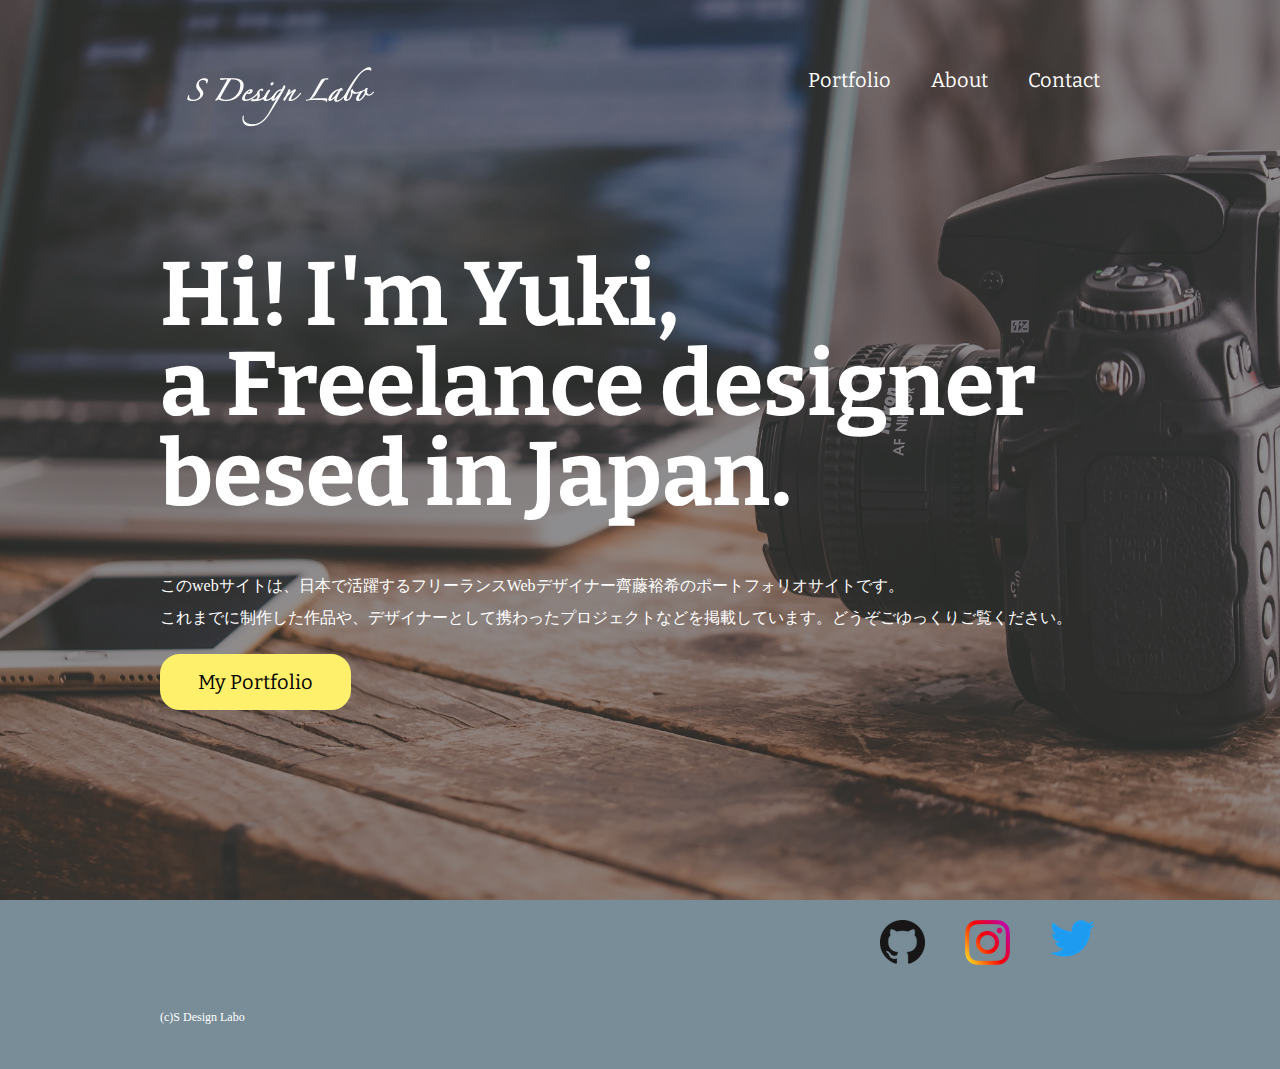
==== index.html @ af9a399a "first commit" ====
<!-- フルスクリーンページ -->
<!DOCTYPE html>
<html>

  <head>
    <meta charset="UTF-8">
    <meta name="viewport" content="width=device-width,initial-scale=1"><!-- viewportの設定 -->
    <title>「S design labo」Official Website</title>
    <link href="https://fonts.googleapis.com/css2?family=Bitter:wght@400;700&display=swap" rel="stylesheet"><!-- GoogleFonts -->
    <link href="css/style.css" rel="stylesheet">
    <link href="images/favicon-b.ico" rel="shortcut icon">
  </head>

  <body id="index">

    <!--header-->

    <header>
      <div class="logo"><a href="index.html"><img src="images/logo-b.png" alt="S design labo"></a></div>
      <nav>
        <ul class="global-nav">
          <li><a href="portfolio.html">Portfolio</a></li>
          <li><a href="about.html">About</a></li>
          <li><a href="contact.html">Contact</a></li>
        </ul>
      </nav>
    </header>

    <!--header-->

    <!--wrap-->

    <div id="wrap">
      <div class="content">
        <h1>Hi! I'm Yuki,<br>a Freelance designer besed in Japan.</h1>
        <p>このwebサイトは、日本で活躍するフリーランスWebデザイナー齊藤裕希のポートフォリオサイトです。<br>
          これまでに制作した作品や、デザイナーとして携わったプロジェクトなどを掲載しています。どうぞごゆっくりご覧ください。</p>
        <p class="btn"> <a href="portfolio.html">My Portfolio</a></p>
      </div>
    </div>

    <!--wrap-->

    <!--footer-->

    <footer>
      <nav>
        <ul class="SNS">
          <li><a href="https://github.com/7sprinkle"><img src="images/GitHub-logo.png" alt="齊藤裕希GitHubアカウント" class=""></a></li>
          <li><a href="https://www.instagram.com/zetsuken0507/"><img src="images/Instagram-logo.png" alt="齊藤裕希Instagramアカウント" class=""></a></li>
          <li><a href="https://twitter.com/AfDvMDgssmpGFT0"><img src="images/Twitter-logo.png" alt="齊藤裕希twitterアカウント" class=""></a></li>
        </ul>
      </nav>
      <small>(c)S Design Labo</small>
    </footer>

    <!-- <footer>
      <small>(c)S Design Labo</small>
    </footer> -->

    <!--footer-->

  </body>
</html>
---- css/style.css ----
@charset "utf-8";

/* ベーススタイル指定 */
body{
  margin: 0;
  padding: 0;
  background-color: #788d98;
  color: #333333;
  font-size: 15px;
  line-height: 2;
}

/* リセットCSS */
p,h1,h2,h3,h4,h5,h6 {
  margin-top: 0;
}

img{
  vertical-align: bottom;/* 垂直方向揃え指定 */
}

ul{
  margin: 0;
  padding: 0;
}

/* リンクの書式・装飾指定 */
a{/* 通常時 */
  color: #3583aa;
  text-decoration: none;
}

a:visited{/* 訪問済 */
  color: #788d98;
}

a:hover{/* ホバー時 */
  text-decoration: underline;
}

/* headerエリアのスタイル指定 */
header{
  width: 960px;
  height: 100px;
  margin: 0 auto;
}

/* class属性をセレクタにする　.クラス名{} */
/* ロゴを左寄せ */
.logo{
  float: left;
  margin-top: 50px;
}
/* メニューを右寄せ */
.global-nav{
  float: right;
  margin-top: 60px;
}
/* メニュー項目を横並びに */
.global-nav li{
  float: left;
  margin: 0 20px;
  font-size: 20px;
  list-style: none;/*行頭アイコン非表示*/
  font-family: 'Bitter', serif;/*GoogleFonts*/
}

/* メニューのリンクカラーだけ白に指定 */
.global-nav li a{
  color: #ffffff;
}

.global-nav li a:hover{
  border-bottom: 1px solid #ffffff;
  padding-bottom: 3px;
  text-decoration: none;/*下線を解除*/
}

/* コンテンツエリア(wrap)のスタイル指定 */
/* id属性をセレクタにする #id名{} */
#wrap{/*子孫セレクタ*/
  clear: both;/* floatによる左右への回り込みを解除 */
  background-color: #ffffff;
  margin-top: 220px;
  padding: 35px 0;
}

.content{
  width: 960px;
  margin: 0 auto;
}

/* footerエリアのスタイル指定 */
footer{
  text-align: center;/*文字の中央揃え*/
  color: #ffffff;
  padding: 40px 0;/*内側上下に余白*/
  background-color: #767671;/* 背景色を指定 */
  margin: 0 auto;
}
/* コピーライト表記フォントサイズ調整 */
footer small{
  padding-top: 40px;
  font-size: 12px;
  display: block;
  clear: both;
}


.SNS{
  width: 270px;
	margin: auto;
  padding-top: 20px;
}

.SNS li{
  float: left;
  margin: 0 20px;
  list-style: none;
}

/* topページのスタイル指定 */
#index h1{/*子孫セレクタ*/
  font-size: 90px;
  line-height: 1;
  color: #ffffff;
  font-family: 'Bitter', serif;
  margin-bottom: 50px;
  border: none;/* h1下の下線を削除 */
}

#index .content{
  margin-top: 150px;
}

#index p{
  font-size: 16px;
  color: #ffffff;
}

/*ボタンの装飾*/
.btn a{
  background-color: #fff06c;
  color: #000000;
  font-size: 20px;
  font-family: 'Bitter', serif;
  width: 185px;
  display: block;/* インライン要素をブロック要素として扱う*/
  text-align: center;
  line-height: 50px;
  margin-top: 20px;
  border-radius: 20px;
  border: 3px solid #fff06c;
}

.btn a:hover{
  text-decoration: none;
  background-color: #ffffff;
  color: #000000;
}
/* footerの要素を左に寄せる */
#index footer{
  width: 960px;
  margin: 150px auto 0 auto;/* 上部に余白 */
  text-align: left;
  background-color: transparent;/* footerエリアの背景色を透過 */
}

#index footer .SNS{
  width: 270px;
	margin: 0 0 0 700px;
  padding-top: 20px;
}

#index .SNS li{
  float: left;
  margin: 0 20px;
  list-style: none;
}
/* 背景画像設定 */
#index {
  background-image: url(../images/bg-index-b.jpg);/* 背景画像指定 */
  background-repeat: no-repeat;/* 画像の繰り返し解除 */
  background-position: center center;/* 画像開始位置指定 */
  background-attachment: fixed;/* 背景画像固定 */
  background-size: cover;/* 背景画像大きさ指定 */
}
/* プロフィールページのスタイル指定 */
#about {
  background-image: url(../images/bg-about.jpg);/* 背景画像指定 */
  background-repeat: no-repeat;/* 画像の繰り返し解除 */
  background-position: center top;/* 画像開始位置指定 */
  background-attachment: fixed;/* 背景画像固定 */
  background-size: 100% auto;/* 背景画像大きさ指定 */
}
/* メインエリアの幅を指定 */
.main-center {
  width: 940px;
  margin: 0 auto;
}
/* 大見出しのスタイル指定 */
h1 {
  font-family: 'Bitter', serif;
  font-size: 36px;
  border-bottom: 1px solid #cccccc;
}
/* 中見出しのスタイル指定 */
h2 {
  font-family: 'Bitter', serif;
  font-size: 24px;
}
/* 中見出しのアイコン */
.icon:before {
  content: "";
  padding-right: 10px;
  border-left: 7px solid #9cb4a4;
}

/* プロフィールセクションレイアウト */
/* プロフィール文の横幅調整と左寄せ */
#about .profile-txt {
  width: 540px;
  float: left;
}
/* 「代表：山田太郎」を太字にする */
#about .profile-txt span {
  font-weight: bold;
}
/* プロフィール写真を右に配置する */
#about .profile-image {
  float: right;
}
/* 「 Career and job history」の回り込みを解除 */
.clearfix:after {
  content: "";
  display: block;
  clear: both;
}
/* セクション間の余白を調整 */
section {
  margin-bottom: 35px;
}

/* 表の装飾 */
/* 見出しセルのスタイル指定 */
#about .career th {
  width: 240px;/* 見出しセルの幅 */
  background-color: #f0f0f0;/* 見出しセルの背景色 */
  padding: 12px 0;/* 見出しセルの上下幅 */
  border: 1px solid #cccccc;/* 見出しセルの罫線を装飾 */
}
/* データセルのスタイル指定 */
#about .career td {
  width: 660px;/* 横幅 */
  padding: 12px 0 12px 40px;/* 上下幅 */
  border: 1px solid #cccccc;/* 罫線 */
}
/* セル間の隙間を調整 */
table {
  border-spacing: 0;/* セル間の隙間を調整 */
  border-collapse: collapse;/* 罫線を重ねて表示 */
}

/* index.htmlに影響をあたえている部分を修正 */
#index #wrap {
  background-color: transparent;/* 背景を透明にする */
  margin-top: 0;/* 余白の設定を解除 */
  padding: 0;/* 余白の設定を解除 */
}

/* ポートフォリオページのスタイル指定 */
#portfolio {
  background-image: url(../images/bg-portfolio.jpg);/* 背景(メインビジュアル)画像指定 */
  background-repeat: no-repeat;/* 画像の繰り返し解除 */
  background-position: center top;/* 画像開始位置指定 */
  background-attachment: fixed;/* 背景画像固定 */
  background-size: 100% auto;/* 背景画像大きさ指定 */
}
/* メインエリアのレイアウト指定 */
.main {
  /* width: 700px; */
  /* margin: 0 10px; */
  /* float: left;メインエリアを左に寄せる */
  width: 940px;
  margin: 0 auto;
}
/* サイドバーのレイアウト指定 */
/* .sidebar { */
  /* width: 200px;
  margin: 0 10px 0 30px;
  float: right;サイドバーを右に寄せる */
  /* font-family: 'Bitter', serif;
} */

/* リンク画像ホバー時半透明にする */
a img:hover {
  opacity: 0.8;
}
/* サイドバー見出しの余白調整 */
/* .sidebar h2 {
  margin-bottom: 10px;
} */
/* サイドバーリストの調整 */
/* .sidebar ul {
  font-size: 16px;
  margin-left: 20px;
} */
/* サイドバーリスト文字色指定 */
/* .sidebar ul a {
  color: #333333;
} */

/* フォトグラフページのスタイル指定 */
#photograph {
  background-image: url(../images/bg-photograph.jpg);/* 背景(メインビジュアル)画像指定 */
  background-repeat: no-repeat;/* 画像の繰り返し解除 */
  background-position: center top;/* 画像開始位置指定 */
  background-attachment: fixed;/* 背景画像固定 */
  background-size: 100% auto;/* 背景画像大きさ指定 */
}

#photograph .photograph-list li {
  float: left;/* 画像のレイアウトを調整 */
  list-style: none;/* 行頭・を消す */
  margin: 0 20px 15px 0;/* 各画像間に余白を入れる */
}
/* ３の倍数のマージンを調整　:nth-child()　疑似クラス */
#photograph .photograph-list li:nth-child(3n){
  margin-right: 0;
}

/* ビデオページのスタイル指定 */
#video {
  background-image: url(../images/bg-video.jpg);/* 背景(メインビジュアル)画像指定 */
  background-repeat: no-repeat;/* 画像の繰り返し解除 */
  background-position: center top;/* 画像開始位置指定 */
  background-attachment: fixed;/* 背景画像固定 */
  background-size: 100% auto;/* 背景画像大きさ指定 */
}

/* お問合せページのスタイル指定 */
#contact {
  background-image: url(../images/bg-contact.jpg);/* 背景(メインビジュアル)画像指定 */
  background-repeat: no-repeat;/* 画像の繰り返し解除 */
  background-position: center top;/* 画像開始位置指定 */
  background-attachment: fixed;/* 背景画像固定 */
  background-size: 100% auto;/* 背景画像大きさ指定 */
}

/* アクセスセクションのレイアウト */
#contact .access table {
  float: left;/* table要素を左寄せ */
}
/* 表組みを装飾 */
#contact .access th
#contact .access td {
  text-align: left;/* テキスト表示位置左よせ */
  vertical-align: top;/* テキスト表示位置上端揃え */
  line-height:2.5 ;/* 行間指定 */
}
/* 見出しせるとデータセルの間に余白を入れる */
#contact .access td {
  padding-left: 30px;
}
/* マップの表示位置を調整 */
#contact .access iframe {
  width: 460px;
  float: right;
}

/* フォームセクションのスタイル指定 */
#contact .form {
  background-color: #eaeaea;/* 背景色指定 */
  padding: 30px 50px;/* 余白指定 */
}
/* 各項目表示エリア指定 */
#contact .form dl dt {
  width: 165px;
  padding: 10px 0;
  float: left;/* 項目と入力欄を横並びにする */
  clear: both;/* 項目の回り込みを解除 */
}
/* 項目と入力欄の高さを合わせる */
#contact .form dl dd {
  padding: 10px 0;
}
/* 名前入力欄のサイズ指定 */
#contact .form .name {
  width: 240px;
  height: 30px;
}
/* メールアドレス入力欄サイズ指定 */
#contact .form .email {
  width: 300px;
  height: 30px;
}
/* 電話番号入力欄サイズ指定 */
#contact .form .tel {
  width: 240px;
  height: 30px;
}
/* 問い合わせ種別サイズ指定 */
#contact .form .type {
  width: 180px;
  height: 30px;
}
/* メッセージ入力欄サイズ指定 */
#contact .form .message {
  width: 660px;
  height: 150px;
}
/* 送信ボタンのスタイル指定 */
#contact .form button {
  background-color: #9cb4a4;
  color: #ffffff;
  font-size: 20px;
  width: 120px;
  display: block;/* インライン要素をブロック要素として扱う*/
  text-align: center;
  line-height: 50px;
  border-radius: 5px;
  border: 3px solid #9cb4a4;
  margin-left: 165px;/* ボタン表示位置調整 */
}
/* ホバー時のスタイル指定 */
#contact .form button:hover {
  background-color: #ffffff;
  color: #9cb4a4;
  cursor: pointer;/* カーソル(ポインタ)形状指定 */
}
/* 必須項目のマークを指定 */
#contact .form .required::after {
  content: "*";
  color: #ff0000;
}
/* 注意書きの位置指定 */
#contact .form .attention {
  margin: 20px 0 0 165px;
}

/* メディアクエリ レスポンシブ対応 */
@media screen and (max-width:600px) {/* 画面サイズが600px以下の場合に適用 */
  
  body {
    font-size: 3.5vw;
  }

  h1 {
    font-size: 7.2vw;
  }

  h2 {
    font-size: 6vw;
  }
  /* headerの幅と左右のmargin指定 */
  header {
    width: auto;
    margin: 0 5%;
  }
  /* ロゴの位置を調整 */
  .logo {
    float: none;/* float解除 */
    margin-top: 60px;
    text-align: center;/* 中央揃え */
  }
  /* ナビの位置を調整 */
  .global-nav {
    float: none;/* float解除 */
    margin-top: 40px;
    text-align: center;/* 中央揃え */
  }

  .global-nav li {
    display: inline;/* インライン要素に変更 */
    float: none;/* float解除 */
    margin: 0 8px;
  }
  /* コンテンツ全体の表示位置調整 */
  #wrap {
    margin-top: 40px;
    padding: 35px 0 0;
  }
  /* コンテンツエリアの横幅指定 */
  .content {
    width: 100%;
  }
  /* メインエリアの横幅・余白指定 */
  .main {
    float: none;
    width: auto;
    margin: 0 5%;
  }
  /* 画像の調整 */
  h2 img {
    max-width: 100%;
  }
  /* メインビジュアル入れ替え */
  #portfolio {
    background-image: url(../images/bg-portfolio-sp.jpg);
  }
  /* サイドバーの位置・幅調整 */
  .sidebar {
    width: auto;
    float: none;/* float解除 */
    margin: 0;
    padding: 30px 10% 10px;/* 上30px 左右10％ 下10px */
    background-color: #f7f6f4;/* 背景色指定 */
  }
}
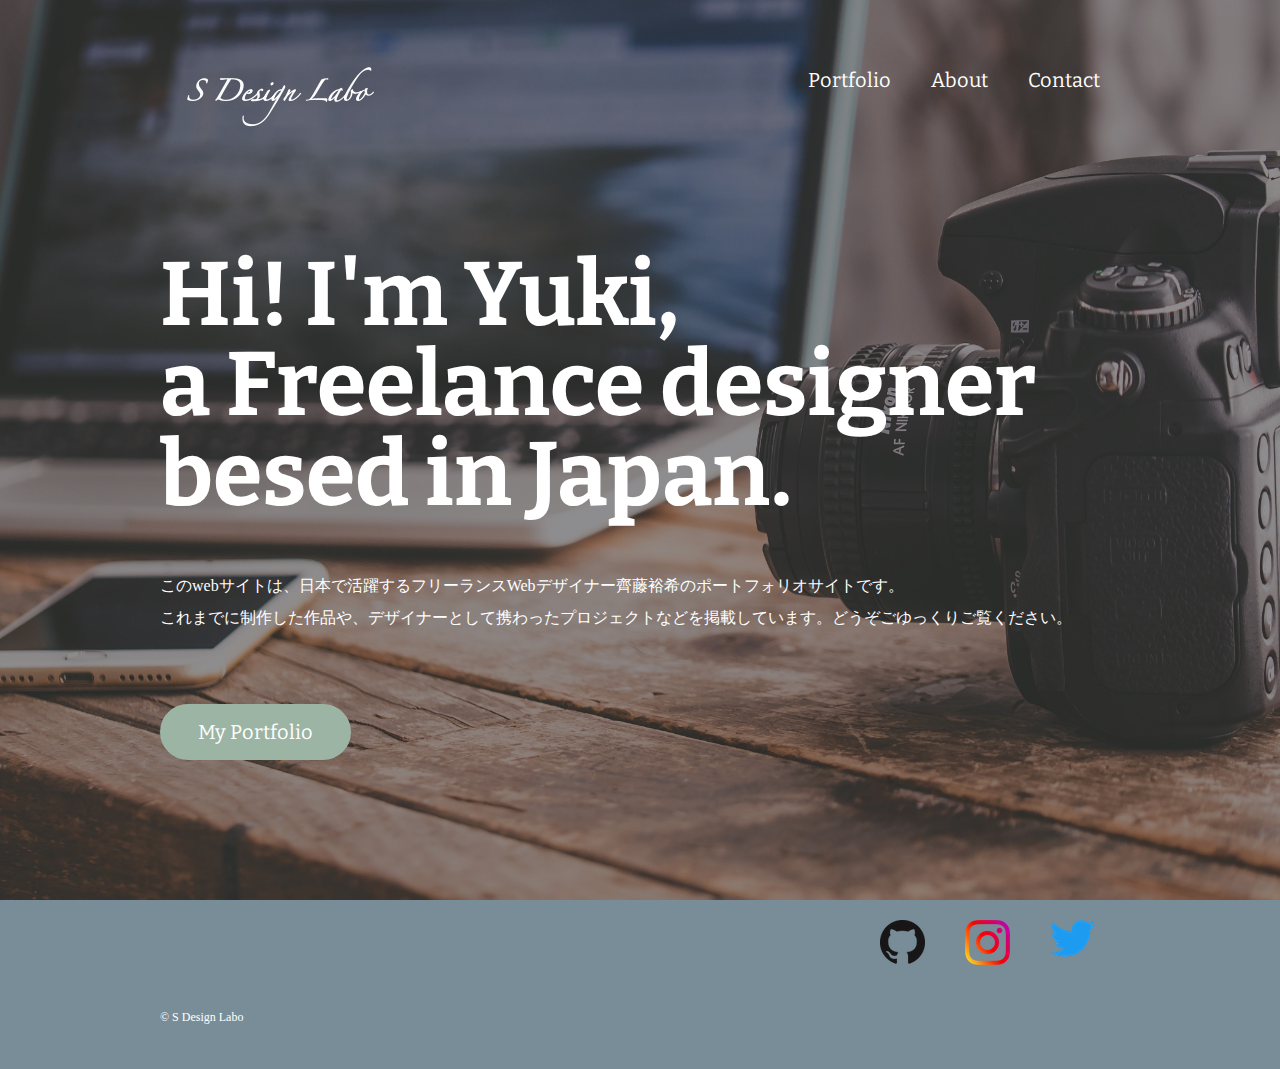
==== commit 7893cdd6: "デザイン修正" ====
--- a/index.html
+++ b/index.html
@@ -51,14 +51,9 @@
           <li><a href="https://twitter.com/AfDvMDgssmpGFT0"><img src="images/Twitter-logo.png" alt="齊藤裕希twitterアカウント" class=""></a></li>
         </ul>
       </nav>
-      <small>(c)S Design Labo</small>
+      <small>&copy; S Design Labo</small>
     </footer>
 
-    <!-- <footer>
-      <small>(c)S Design Labo</small>
-    </footer> -->
-
-    <!--footer-->
-
+    <!-- footer -->
   </body>
 </html>--- a/css/style.css
+++ b/css/style.css
@@ -80,8 +80,10 @@
 /* id属性をセレクタにする #id名{} */
 #wrap{/*子孫セレクタ*/
   clear: both;/* floatによる左右への回り込みを解除 */
-  background-color: #ffffff;
-  margin-top: 220px;
+  /* background-color: #ffffff; */
+  background-image: url(../images/wallpaper-color.jpeg);
+  background-attachment: fixed;
+  margin-top: 110px;
   padding: 35px 0;
 }
 
@@ -95,7 +97,7 @@
   text-align: center;/*文字の中央揃え*/
   color: #ffffff;
   padding: 40px 0;/*内側上下に余白*/
-  background-color: #767671;/* 背景色を指定 */
+  background-color: #333333;/* 背景色を指定 */
   margin: 0 auto;
 }
 /* コピーライト表記フォントサイズ調整 */
@@ -129,6 +131,10 @@
   border: none;/* h1下の下線を削除 */
 }
 
+#index #wrap {
+  background-image: none;
+}
+
 #index .content{
   margin-top: 150px;
 }
@@ -140,28 +146,28 @@
 
 /*ボタンの装飾*/
 .btn a{
-  background-color: #fff06c;
-  color: #000000;
+  background-color: #9cb4a4;
+  color: #ffffff;
   font-size: 20px;
   font-family: 'Bitter', serif;
   width: 185px;
   display: block;/* インライン要素をブロック要素として扱う*/
   text-align: center;
   line-height: 50px;
-  margin-top: 20px;
-  border-radius: 20px;
-  border: 3px solid #fff06c;
+  margin-top: 70px;
+  border-radius: 30px;
+  border: 3px solid #9cb4a4;
 }
 
 .btn a:hover{
   text-decoration: none;
   background-color: #ffffff;
-  color: #000000;
+  color: #9cb4a4;
 }
 /* footerの要素を左に寄せる */
 #index footer{
   width: 960px;
-  margin: 150px auto 0 auto;/* 上部に余白 */
+  margin: 100px auto 0 auto;/* 上部に余白 */
   text-align: left;
   background-color: transparent;/* footerエリアの背景色を透過 */
 }
@@ -187,7 +193,8 @@
 }
 /* プロフィールページのスタイル指定 */
 #about {
-  background-image: url(../images/bg-about.jpg);/* 背景画像指定 */
+  background-color: #333333;
+  /* background-image: url(../images/bg-about.jpg);背景画像指定 */
   background-repeat: no-repeat;/* 画像の繰り返し解除 */
   background-position: center top;/* 画像開始位置指定 */
   background-attachment: fixed;/* 背景画像固定 */
@@ -196,7 +203,9 @@
 /* メインエリアの幅を指定 */
 .main-center {
   width: 940px;
+  padding: 0 40px 20px;
   margin: 0 auto;
+  background-color:#ffffff ;
 }
 /* 大見出しのスタイル指定 */
 h1 {
@@ -270,7 +279,8 @@
 
 /* ポートフォリオページのスタイル指定 */
 #portfolio {
-  background-image: url(../images/bg-portfolio.jpg);/* 背景(メインビジュアル)画像指定 */
+  background-color: #333333;
+  /* background-image: url(../images/bg-portfolio.jpg);背景(メインビジュアル)画像指定 */
   background-repeat: no-repeat;/* 画像の繰り返し解除 */
   background-position: center top;/* 画像開始位置指定 */
   background-attachment: fixed;/* 背景画像固定 */
@@ -278,69 +288,26 @@
 }
 /* メインエリアのレイアウト指定 */
 .main {
-  /* width: 700px; */
-  /* margin: 0 10px; */
-  /* float: left;メインエリアを左に寄せる */
   width: 940px;
   margin: 0 auto;
-}
-/* サイドバーのレイアウト指定 */
-/* .sidebar { */
-  /* width: 200px;
-  margin: 0 10px 0 30px;
-  float: right;サイドバーを右に寄せる */
-  /* font-family: 'Bitter', serif;
-} */
-
-/* リンク画像ホバー時半透明にする */
-a img:hover {
-  opacity: 0.8;
-}
-/* サイドバー見出しの余白調整 */
-/* .sidebar h2 {
-  margin-bottom: 10px;
-} */
-/* サイドバーリストの調整 */
-/* .sidebar ul {
-  font-size: 16px;
-  margin-left: 20px;
-} */
-/* サイドバーリスト文字色指定 */
-/* .sidebar ul a {
-  color: #333333;
-} */
-
-/* フォトグラフページのスタイル指定 */
-#photograph {
-  background-image: url(../images/bg-photograph.jpg);/* 背景(メインビジュアル)画像指定 */
-  background-repeat: no-repeat;/* 画像の繰り返し解除 */
-  background-position: center top;/* 画像開始位置指定 */
-  background-attachment: fixed;/* 背景画像固定 */
-  background-size: 100% auto;/* 背景画像大きさ指定 */
-}
-
-#photograph .photograph-list li {
-  float: left;/* 画像のレイアウトを調整 */
-  list-style: none;/* 行頭・を消す */
-  margin: 0 20px 15px 0;/* 各画像間に余白を入れる */
-}
-/* ３の倍数のマージンを調整　:nth-child()　疑似クラス */
-#photograph .photograph-list li:nth-child(3n){
+  padding: 0 40px 20px;
+  background-color:#ffffff ;
+}
+
+#portfolio .work-list li {
+  float: left;
+  list-style: none;
+  margin: 0 140px 80px 0;
+}
+
+#portfolio .work-list li:nth-child(3n) {
   margin-right: 0;
-}
-
-/* ビデオページのスタイル指定 */
-#video {
-  background-image: url(../images/bg-video.jpg);/* 背景(メインビジュアル)画像指定 */
-  background-repeat: no-repeat;/* 画像の繰り返し解除 */
-  background-position: center top;/* 画像開始位置指定 */
-  background-attachment: fixed;/* 背景画像固定 */
-  background-size: 100% auto;/* 背景画像大きさ指定 */
 }
 
 /* お問合せページのスタイル指定 */
 #contact {
-  background-image: url(../images/bg-contact.jpg);/* 背景(メインビジュアル)画像指定 */
+  background-color: #333333;
+  /* background-image: url(../images/bg-contact.jpg);背景(メインビジュアル)画像指定 */
   background-repeat: no-repeat;/* 画像の繰り返し解除 */
   background-position: center top;/* 画像開始位置指定 */
   background-attachment: fixed;/* 背景画像固定 */
@@ -460,13 +427,13 @@
   /* ロゴの位置を調整 */
   .logo {
     float: none;/* float解除 */
-    margin-top: 60px;
+    margin-top: 20px;
     text-align: center;/* 中央揃え */
   }
   /* ナビの位置を調整 */
   .global-nav {
     float: none;/* float解除 */
-    margin-top: 40px;
+    margin: 10px 0 20px 0;
     text-align: center;/* 中央揃え */
   }
 
